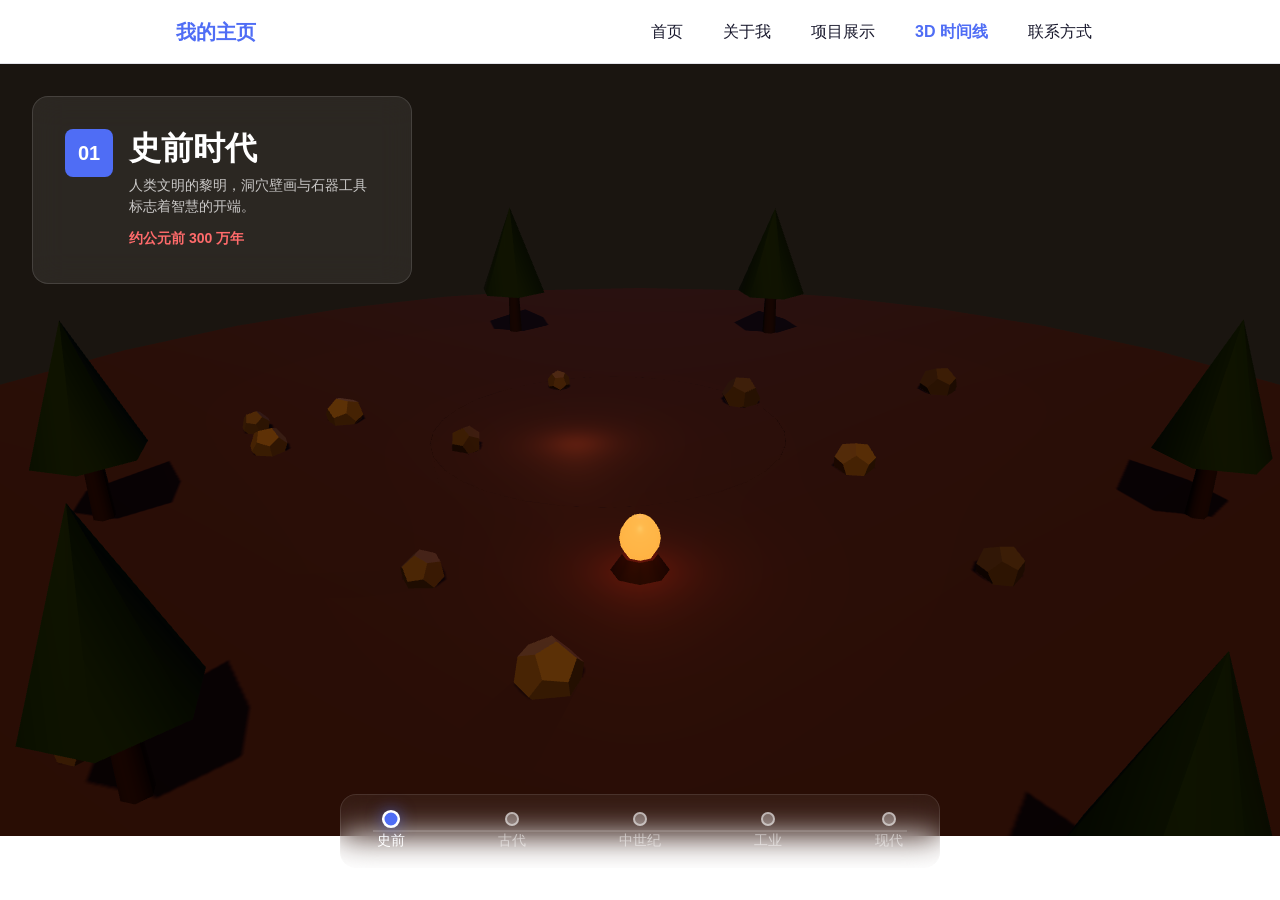
==== timeline.html @ 6e7631d9 "Add files via upload" ====
<!DOCTYPE html>
<!--
  timeline.html — 人类文明 3D 时间线
  =====================================
  功能说明：
    - 基于 Three.js 的交互式 3D 场景，展现从史前到现代的人类发展历程。
    - 五个时代：史前 → 古代 → 中世纪 → 工业革命 → 现代
    - 支持滚动、拖拽、时间轴按钮三种切换方式。
    - 平滑相机动画过渡，鼠标交互（旋转/缩放/平移）。
    - 响应式设计，桌面和移动端均支持。
  技术栈：
    - Three.js（本地离线）
    - 原生 JavaScript（无框架依赖）
    - CSS 变量系统（与主站风格一致）
-->
<html lang="zh-CN">
<head>
  <meta charset="UTF-8" />
  <meta name="viewport" content="width=device-width, initial-scale=1.0" />
  <meta name="description" content="人类文明 3D 时间线 — 从史前到现代的交互式旅程" />
  <title>人类文明 3D 时间线</title>

  <!-- 主站样式 + 时间线专用样式 -->
  <link rel="stylesheet" href="css/style.css" />
  <link rel="stylesheet" href="css/timeline.css" />
</head>

<body class="timeline-page">
  <!-- ============================================================
       导航栏（与主站统一）
  ============================================================ -->
  <header class="navbar" id="navbar">
    <div class="nav-container">
      <a href="index.html" class="nav-logo">我的主页</a>
      <button class="nav-toggle" id="navToggle" aria-label="切换导航菜单" aria-expanded="false">
        <span class="nav-toggle-bar"></span>
        <span class="nav-toggle-bar"></span>
        <span class="nav-toggle-bar"></span>
      </button>
      <nav class="nav-menu" id="navMenu">
        <a href="index.html" class="nav-link">首页</a>
        <a href="index.html#about" class="nav-link">关于我</a>
        <a href="index.html#projects" class="nav-link">项目展示</a>
        <a href="timeline.html" class="nav-link active">3D 时间线</a>
        <a href="index.html#contact" class="nav-link">联系方式</a>
      </nav>
    </div>
  </header>

  <!-- ============================================================
       3D 画布容器
  ============================================================ -->
  <div id="canvas-container" class="canvas-container">
    <!-- 加载提示 -->
    <div id="loading" class="loading-overlay">
      <div class="loading-spinner"></div>
      <p class="loading-text">正在构建 3D 世界...</p>
    </div>
  </div>

  <!-- ============================================================
       时代信息面板（左上角）
  ============================================================ -->
  <div class="era-info" id="eraInfo">
    <div class="era-badge" id="eraBadge">01</div>
    <div class="era-text">
      <h2 class="era-title" id="eraTitle">史前时代</h2>
      <p class="era-desc" id="eraDesc">人类文明的黎明，洞穴壁画与石器工具标志着智慧的开端。</p>
      <span class="era-year" id="eraYear">约公元前 300 万年</span>
    </div>
  </div>

  <!-- ============================================================
       时间轴控制条（底部）
  ============================================================ -->
  <div class="timeline-bar" id="timelineBar">
    <div class="timeline-track">
      <!-- 进度条 -->
      <div class="timeline-progress" id="timelineProgress"></div>
      <!-- 时代节点 -->
      <button class="timeline-node active" data-era="0" aria-label="史前时代">
        <span class="node-dot"></span>
        <span class="node-label">史前</span>
      </button>
      <button class="timeline-node" data-era="1" aria-label="古代文明">
        <span class="node-dot"></span>
        <span class="node-label">古代</span>
      </button>
      <button class="timeline-node" data-era="2" aria-label="中世纪">
        <span class="node-dot"></span>
        <span class="node-label">中世纪</span>
      </button>
      <button class="timeline-node" data-era="3" aria-label="工业革命">
        <span class="node-dot"></span>
        <span class="node-label">工业</span>
      </button>
      <button class="timeline-node" data-era="4" aria-label="现代">
        <span class="node-dot"></span>
        <span class="node-label">现代</span>
      </button>
    </div>
  </div>

  <!-- ============================================================
       操作提示（右下角，首次显示后淡出）
  ============================================================ -->
  <div class="controls-hint" id="controlsHint">
    <div class="hint-item">
      <span class="hint-icon">🖱️</span>
      <span>拖拽旋转视角</span>
    </div>
    <div class="hint-item">
      <span class="hint-icon">📜</span>
      <span>滚轮缩放场景</span>
    </div>
    <div class="hint-item">
      <span class="hint-icon">👆</span>
      <span>点击时间轴切换时代</span>
    </div>
  </div>

  <!-- ============================================================
       移动端滑动提示
  ============================================================ -->
  <div class="swipe-hint" id="swipeHint">
    <span>👆 左右滑动切换时代</span>
  </div>

  <!-- Three.js 库（本地离线） -->
  <script src="js/vendor/three.min.js"></script>
  <!-- 时间线场景逻辑 -->
  <script src="js/timeline.js" defer></script>
</body>
</html>
---- css/style.css ----
/* ============================================================
   style.css — 个人主页样式表
   ============================================================
   文件结构（从上到下）：
     1.  CSS 变量（主题色、间距、字号等统一定义，方便全局修改）
     2.  全局重置（盒模型、字体、基础样式）
     3.  通用工具类（容器、按钮、区块标题等）
     4.  导航栏样式（含移动端汉堡菜单）
     5.  Hero 首页区块
     6.  关于我区块
     7.  项目展示区块
     8.  联系方式区块
     9.  页脚
    10. 响应式断点（平板 & 手机）

   修改提示：
     - 想换配色：修改第 1 部分的 CSS 变量即可，全站自动生效。
     - 想调间距 / 字号：修改变量 --space-*, --font-* 即可。
     - 想加新区块样式：在对应编号下面新增即可。
============================================================ */

/* ============================================================
   1. CSS 变量 — 统一主题配置
============================================================ */
:root {
  /* 主色调（修改这两行即可换肤） */
  --color-primary:    #4f6df5;   /* 主品牌色 */
  --color-primary-dark: #3a54d4; /* 深色态：悬停 / 按压 */
  --color-accent:     #ff6b6b;   /* 强调色：高亮文字 */

  /* 中性色 */
  --color-bg:         #ffffff;   /* 页面背景 */
  --color-bg-alt:     #f5f6fa;   /* 交替区块背景 */
  --color-text:       #1a1a2e;   /* 正文文字 */
  --color-text-light: #6b6b7b;   /* 次要文字 */
  --color-border:     #e2e3ea;   /* 边框 / 分割线 */

  /* 间距系统（8px 基准） */
  --space-xs:  0.5rem;  /* 8px */
  --space-sm:  1rem;    /* 16px */
  --space-md:  2rem;    /* 32px */
  --space-lg:  3rem;    /* 48px */
  --space-xl:  5rem;    /* 80px */

  /* 字号 */
  --font-sm:   0.875rem;
  --font-base: 1rem;
  --font-lg:   1.25rem;
  --font-xl:   2rem;
  --font-2xl:  3rem;

  /* 圆角 */
  --radius:    8px;
  --radius-lg: 16px;

  /* 导航栏高度 */
  --nav-height: 64px;
}

/* ============================================================
   2. 全局重置
============================================================ */
*,
*::before,
*::after {
  margin: 0;
  padding: 0;
  box-sizing: border-box; /* 统一盒模型：宽度包含 padding 和 border */
}

html {
  scroll-behavior: smooth;       /* 点击导航链接平滑滚动到锚点 */
  scroll-padding-top: var(--nav-height); /* 滚动定位时留出导航栏高度，避免遮挡 */
}

body {
  font-family: -apple-system, BlinkMacSystemFont, "Segoe UI", Roboto,
               "Helvetica Neue", "PingFang SC", "Microsoft YaHei", sans-serif;
  font-size: var(--font-base);
  line-height: 1.6;
  color: var(--color-text);
  background-color: var(--color-bg);
}

a {
  color: var(--color-primary);
  text-decoration: none;
  transition: color 0.2s ease;
}

a:hover {
  color: var(--color-primary-dark);
}

ul {
  list-style: none;
}

/* ============================================================
   3. 通用工具类
============================================================ */

/* 内容容器：限制最大宽度并居中 */
.container {
  max-width: 960px;
  margin: 0 auto;
  padding: 0 var(--space-sm);
}

/* 区块通用样式 */
.section {
  padding: var(--space-xl) 0;
}

/* 交替背景色区块（视觉区分） */
.section-alt {
  background-color: var(--color-bg-alt);
}

/* 区块标题 */
.section-title {
  font-size: var(--font-xl);
  text-align: center;
  margin-bottom: var(--space-md);
}

/* 按钮：基础样式 */
.btn {
  display: inline-block;
  padding: 0.6rem 1.5rem;
  border-radius: var(--radius);
  font-size: var(--font-base);
  font-weight: 600;
  cursor: pointer;
  transition: all 0.2s ease;
  border: 2px solid transparent;
}

/* 主按钮：实心 */
.btn-primary {
  background-color: var(--color-primary);
  color: #ffffff;
}

.btn-primary:hover {
  background-color: var(--color-primary-dark);
  color: #ffffff;
}

/* 线框按钮 */
.btn-outline {
  border-color: var(--color-primary);
  color: var(--color-primary);
  background-color: transparent;
}

.btn-outline:hover {
  background-color: var(--color-primary);
  color: #ffffff;
}

/* ============================================================
   4. 导航栏
============================================================ */
.navbar {
  position: fixed;          /* 固定在页面顶部 */
  top: 0;
  left: 0;
  width: 100%;
  height: var(--nav-height);
  background-color: var(--color-bg);
  border-bottom: 1px solid var(--color-border);
  z-index: 1000;            /* 确保在其他内容之上 */
}

.nav-container {
  max-width: 960px;
  margin: 0 auto;
  padding: 0 var(--space-sm);
  height: 100%;
  display: flex;
  align-items: center;
  justify-content: space-between;
}

/* 站点 LOGO / 名称 */
.nav-logo {
  font-size: var(--font-lg);
  font-weight: 700;
  color: var(--color-primary);
}

/* 导航链接列表 */
.nav-menu {
  display: flex;           /* 桌面端：水平排列 */
  gap: var(--space-sm);
}

.nav-link {
  color: var(--color-text);
  font-weight: 500;
  padding: 0.5rem 0.75rem;
  border-radius: var(--radius);
  transition: background-color 0.2s ease;
}

.nav-link:hover {
  background-color: var(--color-bg-alt);
  color: var(--color-primary);
}

/* 当前激活的导航项（JS 动态切换） */
.nav-link.active {
  color: var(--color-primary);
  font-weight: 700;
}

/* 汉堡菜单按钮：桌面端隐藏，移动端由媒体查询显示 */
.nav-toggle {
  display: none;
  flex-direction: column;
  gap: 5px;
  background: none;
  border: none;
  cursor: pointer;
  padding: 4px;
}

.nav-toggle-bar {
  display: block;
  width: 24px;
  height: 3px;
  background-color: var(--color-text);
  border-radius: 2px;
  transition: all 0.3s ease;
}

/* ============================================================
   5. Hero 首页区块
============================================================ */
.section-hero {
  min-height: 100vh;                    /* 首屏占满视口高度 */
  display: flex;
  align-items: center;
  justify-content: center;
  text-align: center;
  background: linear-gradient(135deg, var(--color-primary) 0%, #6a89f9 100%);
  color: #ffffff;
}

.hero-title {
  font-size: var(--font-2xl);
  margin-bottom: var(--space-sm);
}

/* 高亮文字 */
.highlight {
  color: var(--color-accent);
}

.hero-subtitle {
  font-size: var(--font-lg);
  margin-bottom: var(--space-md);
  opacity: 0.9;
}

/* Hero 区按钮覆盖：使用白色边框风格 */
.section-hero .btn-primary {
  background-color: #ffffff;
  color: var(--color-primary);
}

.section-hero .btn-primary:hover {
  background-color: var(--color-bg-alt);
}

/* ============================================================
   6. 关于我区块
============================================================ */
.about-grid {
  display: grid;
  grid-template-columns: 1fr 1fr; /* 两列等宽 */
  gap: var(--space-md);
}

.about-text p {
  margin-bottom: var(--space-sm);
  color: var(--color-text-light);
}

.about-skills h3 {
  margin-bottom: var(--space-sm);
}

/* 技能标签：药丸形 */
.skill-tags {
  display: flex;
  flex-wrap: wrap;
  gap: var(--space-xs);
}

.skill-tags li {
  background-color: var(--color-bg-alt);
  color: var(--color-primary);
  padding: 0.4rem 1rem;
  border-radius: 999px;
  font-size: var(--font-sm);
  font-weight: 500;
}

/* ============================================================
   7. 项目展示区块
============================================================ */
.project-grid {
  display: grid;
  grid-template-columns: repeat(3, 1fr); /* 桌面端三列 */
  gap: var(--space-md);
}

.project-card {
  background-color: var(--color-bg);
  border: 1px solid var(--color-border);
  border-radius: var(--radius-lg);
  padding: var(--space-md);
  text-align: center;
  transition: transform 0.2s ease, box-shadow 0.2s ease;
}

/* 悬停时轻微上浮 + 阴影 */
.project-card:hover {
  transform: translateY(-4px);
  box-shadow: 0 8px 24px rgba(0, 0, 0, 0.08);
}

.project-icon {
  font-size: 3rem;
  margin-bottom: var(--space-sm);
}

.project-name {
  margin-bottom: var(--space-xs);
}

.project-desc {
  color: var(--color-text-light);
  font-size: var(--font-sm);
  margin-bottom: var(--space-sm);
}

/* ============================================================
   8. 联系方式区块
============================================================ */
.contact-wrap {
  text-align: center;
}

.contact-intro {
  color: var(--color-text-light);
  margin-bottom: var(--space-md);
}

.contact-list {
  display: inline-flex;
  flex-direction: column;
  gap: var(--space-sm);
  text-align: left;
}

.contact-list li {
  display: flex;
  gap: var(--space-sm);
  align-items: baseline;
}

.contact-label {
  font-weight: 700;
  min-width: 60px;
  color: var(--color-text);
}

/* ============================================================
   9. 页脚
============================================================ */
.footer {
  background-color: var(--color-text);
  color: #ffffff;
  text-align: center;
  padding: var(--space-md) 0;
  font-size: var(--font-sm);
}

/* ============================================================
   10. 响应式断点
============================================================ */

/* --- 平板（≤768px）--- */
@media (max-width: 768px) {
  /* 项目网格：三列 → 两列 */
  .project-grid {
    grid-template-columns: repeat(2, 1fr);
  }

  /* 关于我：两列 → 单列 */
  .about-grid {
    grid-template-columns: 1fr;
  }

  /* Hero 标题缩小 */
  .hero-title {
    font-size: var(--font-xl);
  }
}

/* --- 手机（≤600px）--- */
@media (max-width: 600px) {
  /*
    移动端导航：汉堡菜单切换
    说明：默认隐藏导航链接，点击汉堡按钮后展开。
  */

  /* 显示汉堡按钮 */
  .nav-toggle {
    display: flex;
  }

  /* 导航菜单：默认隐藏，改为纵向下拉 */
  .nav-menu {
    display: none;
    position: absolute;
    top: var(--nav-height);
    left: 0;
    width: 100%;
    background-color: var(--color-bg);
    border-bottom: 1px solid var(--color-border);
    flex-direction: column;
    padding: var(--space-sm);
    gap: var(--space-xs);
  }

  /* JS 添加 .open 类后展开菜单 */
  .nav-menu.open {
    display: flex;
  }

  /* 项目网格：两列 → 单列 */
  .project-grid {
    grid-template-columns: 1fr;
  }

  /* 减小区块内边距，节省空间 */
  .section {
    padding: var(--space-lg) 0;
  }
}
---- css/timeline.css ----
/* ============================================================
   timeline.css — 3D 时间线页面专用样式
   ============================================================
   说明：
     - 复用主站 CSS 变量（--color-primary, --nav-height 等）。
     - 3D 画布全屏显示，UI 元素悬浮在画布之上。
     - 所有 UI 使用半透明毛玻璃效果，与 3D 场景融合。
   文件结构：
     1. 页面基础布局
     2. 加载动画
     3. 时代信息面板
     4. 时间轴控制条
     5. 操作提示
     6. 移动端滑动提示
     7. 响应式适配
============================================================ */

/* ============================================================
   1. 页面基础布局
============================================================ */
.timeline-page {
  /* 隐藏主站默认滚动条，3D 场景使用自己的滚动逻辑 */
  overflow: hidden;
  height: 100vh;
  width: 100vw;
}

/* 3D 画布容器：全屏 */
.canvas-container {
  position: fixed;
  top: 0;
  left: 0;
  width: 100%;
  height: 100%;
  z-index: 1;
}

.canvas-container canvas {
  display: block;
  width: 100%;
  height: 100%;
}

/* ============================================================
   2. 加载动画
============================================================ */
.loading-overlay {
  position: fixed;
  top: 0;
  left: 0;
  width: 100%;
  height: 100%;
  background: linear-gradient(135deg, #1a1a2e 0%, #16213e 100%);
  display: flex;
  flex-direction: column;
  align-items: center;
  justify-content: center;
  z-index: 2000;
  transition: opacity 0.6s ease, visibility 0.6s ease;
}

.loading-overlay.hidden {
  opacity: 0;
  visibility: hidden;
  pointer-events: none;
}

.loading-spinner {
  width: 48px;
  height: 48px;
  border: 3px solid rgba(255, 255, 255, 0.15);
  border-top-color: var(--color-primary);
  border-radius: 50%;
  animation: spin 1s linear infinite;
}

@keyframes spin {
  to { transform: rotate(360deg); }
}

.loading-text {
  margin-top: var(--space-md);
  color: #ffffff;
  font-size: var(--font-lg);
  opacity: 0.8;
}

/* ============================================================
   3. 时代信息面板（左上角）
============================================================ */
.era-info {
  position: fixed;
  top: calc(var(--nav-height) + var(--space-md));
  left: var(--space-md);
  z-index: 100;
  display: flex;
  align-items: flex-start;
  gap: var(--space-sm);
  max-width: 380px;
  padding: var(--space-md);
  background: rgba(255, 255, 255, 0.08);
  backdrop-filter: blur(16px);
  -webkit-backdrop-filter: blur(16px);
  border: 1px solid rgba(255, 255, 255, 0.12);
  border-radius: var(--radius-lg);
  color: #ffffff;
  transition: transform 0.4s ease, opacity 0.4s ease;
}

.era-badge {
  width: 48px;
  height: 48px;
  display: flex;
  align-items: center;
  justify-content: center;
  background: var(--color-primary);
  border-radius: var(--radius);
  font-size: var(--font-lg);
  font-weight: 700;
  flex-shrink: 0;
}

.era-title {
  font-size: var(--font-xl);
  margin-bottom: var(--space-xs);
  line-height: 1.2;
}

.era-desc {
  font-size: var(--font-sm);
  opacity: 0.75;
  line-height: 1.5;
  margin-bottom: var(--space-xs);
}

.era-year {
  font-size: var(--font-sm);
  color: var(--color-accent);
  font-weight: 600;
}

/* 时代切换时的动画 */
.era-info.transitioning {
  transform: translateX(-20px);
  opacity: 0;
}

/* ============================================================
   4. 时间轴控制条（底部）
============================================================ */
.timeline-bar {
  position: fixed;
  bottom: var(--space-md);
  left: 50%;
  transform: translateX(-50%);
  z-index: 100;
  width: 90%;
  max-width: 600px;
  padding: var(--space-sm) var(--space-md);
  background: rgba(255, 255, 255, 0.06);
  backdrop-filter: blur(16px);
  -webkit-backdrop-filter: blur(16px);
  border: 1px solid rgba(255, 255, 255, 0.1);
  border-radius: var(--radius-lg);
}

.timeline-track {
  position: relative;
  display: flex;
  justify-content: space-between;
  align-items: center;
  height: 40px;
}

/* 轨道背景线 */
.timeline-track::before {
  content: '';
  position: absolute;
  top: 50%;
  left: 0;
  right: 0;
  height: 2px;
  background: rgba(255, 255, 255, 0.15);
  transform: translateY(-50%);
  z-index: 0;
}

/* 进度条（动态宽度） */
.timeline-progress {
  position: absolute;
  top: 50%;
  left: 0;
  height: 2px;
  background: var(--color-primary);
  transform: translateY(-50%);
  z-index: 1;
  transition: width 0.6s cubic-bezier(0.4, 0, 0.2, 1);
}

/* 时代节点按钮 */
.timeline-node {
  position: relative;
  z-index: 2;
  display: flex;
  flex-direction: column;
  align-items: center;
  gap: 6px;
  background: none;
  border: none;
  cursor: pointer;
  padding: 4px;
  color: rgba(255, 255, 255, 0.5);
  transition: color 0.3s ease;
}

.timeline-node:hover {
  color: rgba(255, 255, 255, 0.85);
}

.timeline-node.active {
  color: #ffffff;
}

/* 节点圆点 */
.node-dot {
  width: 14px;
  height: 14px;
  border-radius: 50%;
  background: rgba(255, 255, 255, 0.3);
  border: 2px solid rgba(255, 255, 255, 0.5);
  transition: all 0.3s ease;
}

.timeline-node:hover .node-dot {
  background: rgba(255, 255, 255, 0.6);
  border-color: rgba(255, 255, 255, 0.8);
  transform: scale(1.2);
}

.timeline-node.active .node-dot {
  background: var(--color-primary);
  border-color: #ffffff;
  box-shadow: 0 0 12px rgba(79, 109, 245, 0.6);
  transform: scale(1.3);
}

/* 节点标签 */
.node-label {
  font-size: var(--font-sm);
  font-weight: 500;
  white-space: nowrap;
}

/* ============================================================
   5. 操作提示（右下角）
============================================================ */
.controls-hint {
  position: fixed;
  bottom: calc(var(--space-md) + 70px);
  right: var(--space-md);
  z-index: 100;
  display: flex;
  flex-direction: column;
  gap: var(--space-xs);
  padding: var(--space-sm);
  background: rgba(255, 255, 255, 0.06);
  backdrop-filter: blur(12px);
  -webkit-backdrop-filter: blur(12px);
  border: 1px solid rgba(255, 255, 255, 0.08);
  border-radius: var(--radius);
  color: rgba(255, 255, 255, 0.6);
  font-size: var(--font-sm);
  transition: opacity 0.8s ease 3s;
}

/* 3 秒后自动淡出 */
.controls-hint.fade-out {
  opacity: 0;
  pointer-events: none;
}

.hint-item {
  display: flex;
  align-items: center;
  gap: 6px;
}

.hint-icon {
  font-size: 1rem;
}

/* ============================================================
   6. 移动端滑动提示
============================================================ */
.swipe-hint {
  position: fixed;
  top: 50%;
  left: 50%;
  transform: translate(-50%, -50%);
  z-index: 100;
  padding: var(--space-sm) var(--space-md);
  background: rgba(0, 0, 0, 0.6);
  backdrop-filter: blur(8px);
  border-radius: var(--radius-lg);
  color: #ffffff;
  font-size: var(--font-sm);
  opacity: 0;
  pointer-events: none;
  transition: opacity 0.3s ease;
}

.swipe-hint.show {
  opacity: 1;
}

/* ============================================================
   7. 响应式适配
============================================================ */

/* --- 平板（≤768px）--- */
@media (max-width: 768px) {
  .era-info {
    top: calc(var(--nav-height) + var(--space-sm));
    left: var(--space-sm);
    right: var(--space-sm);
    max-width: none;
    padding: var(--space-sm);
  }

  .era-badge {
    width: 40px;
    height: 40px;
    font-size: var(--font-base);
  }

  .era-title {
    font-size: var(--font-lg);
  }

  .timeline-bar {
    width: 95%;
    padding: var(--space-xs) var(--space-sm);
  }

  .controls-hint {
    display: none; /* 平板及以下隐藏桌面操作提示 */
  }
}

/* --- 手机（≤600px）--- */
@media (max-width: 600px) {
  .era-info {
    flex-direction: column;
    gap: var(--space-xs);
  }

  .era-badge {
    width: 36px;
    height: 36px;
  }

  .node-label {
    font-size: 0.75rem;
  }

  .node-dot {
    width: 12px;
    height: 12px;
  }

  .timeline-bar {
    bottom: var(--space-sm);
  }
}
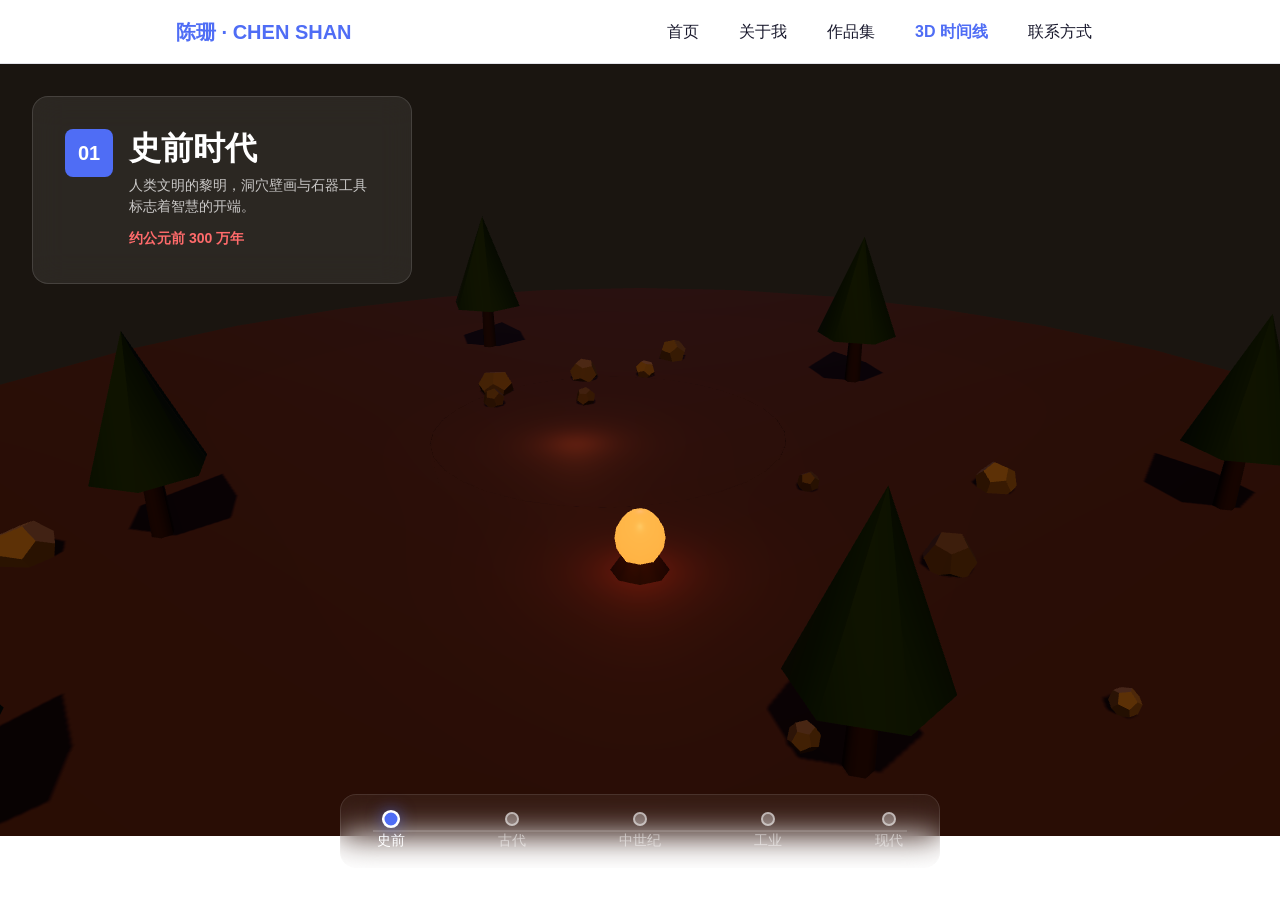
==== commit a08dd17e: "Add files via upload Update portfolio website" ====
--- a/timeline.html
+++ b/timeline.html
@@ -31,7 +31,7 @@
   ============================================================ -->
   <header class="navbar" id="navbar">
     <div class="nav-container">
-      <a href="index.html" class="nav-logo">我的主页</a>
+      <a href="index.html" class="nav-logo">陈珊 · CHEN SHAN</a>
       <button class="nav-toggle" id="navToggle" aria-label="切换导航菜单" aria-expanded="false">
         <span class="nav-toggle-bar"></span>
         <span class="nav-toggle-bar"></span>
@@ -40,7 +40,7 @@
       <nav class="nav-menu" id="navMenu">
         <a href="index.html" class="nav-link">首页</a>
         <a href="index.html#about" class="nav-link">关于我</a>
-        <a href="index.html#projects" class="nav-link">项目展示</a>
+        <a href="index.html#projects" class="nav-link">作品集</a>
         <a href="timeline.html" class="nav-link active">3D 时间线</a>
         <a href="index.html#contact" class="nav-link">联系方式</a>
       </nav>
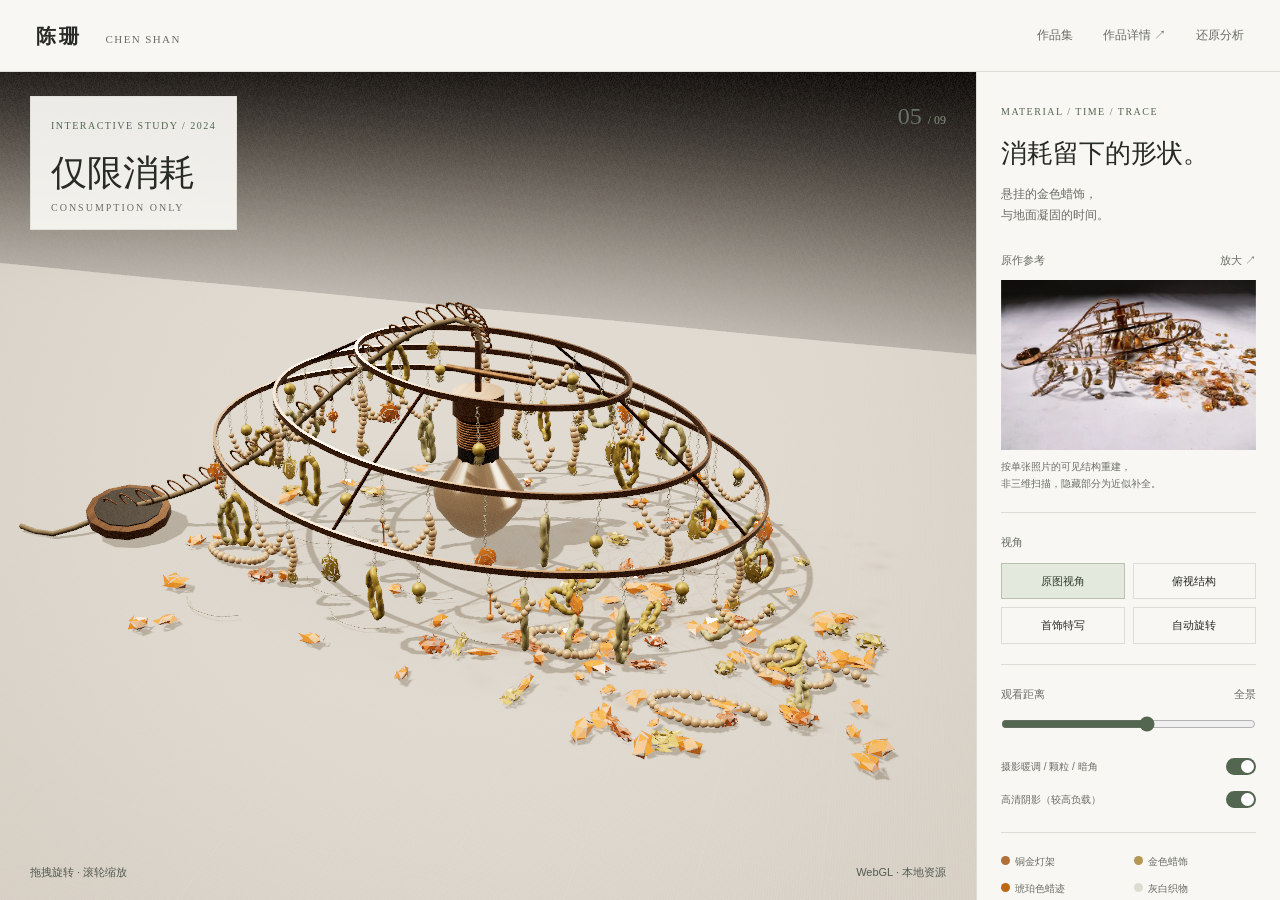
==== commit 10ed58a2: "Add files via upload Publish Consumption Only 3D scene" ====
--- a/timeline.html
+++ b/timeline.html
@@ -1,134 +1,140 @@
 <!DOCTYPE html>
-<!--
-  timeline.html — 人类文明 3D 时间线
-  =====================================
-  功能说明：
-    - 基于 Three.js 的交互式 3D 场景，展现从史前到现代的人类发展历程。
-    - 五个时代：史前 → 古代 → 中世纪 → 工业革命 → 现代
-    - 支持滚动、拖拽、时间轴按钮三种切换方式。
-    - 平滑相机动画过渡，鼠标交互（旋转/缩放/平移）。
-    - 响应式设计，桌面和移动端均支持。
-  技术栈：
-    - Three.js（本地离线）
-    - 原生 JavaScript（无框架依赖）
-    - CSS 变量系统（与主站风格一致）
--->
 <html lang="zh-CN">
 <head>
-  <meta charset="UTF-8" />
-  <meta name="viewport" content="width=device-width, initial-scale=1.0" />
-  <meta name="description" content="人类文明 3D 时间线 — 从史前到现代的交互式旅程" />
-  <title>人类文明 3D 时间线</title>
-
-  <!-- 主站样式 + 时间线专用样式 -->
-  <link rel="stylesheet" href="css/style.css" />
-  <link rel="stylesheet" href="css/timeline.css" />
+<meta charset="UTF-8">
+<meta name="viewport" content="width=device-width,initial-scale=1">
+<meta name="description" content="陈珊《仅限消耗》参考摄影三维重建：金属灯架、蜡制首饰与消耗痕迹。">
+<title>仅限消耗 · 交互三维展场 | 陈珊</title>
+<link rel="stylesheet" href="css/timeline.css?v=20261029">
 </head>
-
-<body class="timeline-page">
-  <!-- ============================================================
-       导航栏（与主站统一）
-  ============================================================ -->
-  <header class="navbar" id="navbar">
-    <div class="nav-container">
-      <a href="index.html" class="nav-logo">陈珊 · CHEN SHAN</a>
-      <button class="nav-toggle" id="navToggle" aria-label="切换导航菜单" aria-expanded="false">
-        <span class="nav-toggle-bar"></span>
-        <span class="nav-toggle-bar"></span>
-        <span class="nav-toggle-bar"></span>
-      </button>
-      <nav class="nav-menu" id="navMenu">
-        <a href="index.html" class="nav-link">首页</a>
-        <a href="index.html#about" class="nav-link">关于我</a>
-        <a href="index.html#projects" class="nav-link">作品集</a>
-        <a href="timeline.html" class="nav-link active">3D 时间线</a>
-        <a href="index.html#contact" class="nav-link">联系方式</a>
-      </nav>
-    </div>
-  </header>
-
-  <!-- ============================================================
-       3D 画布容器
-  ============================================================ -->
-  <div id="canvas-container" class="canvas-container">
-    <!-- 加载提示 -->
-    <div id="loading" class="loading-overlay">
-      <div class="loading-spinner"></div>
-      <p class="loading-text">正在构建 3D 世界...</p>
-    </div>
-  </div>
-
-  <!-- ============================================================
-       时代信息面板（左上角）
-  ============================================================ -->
-  <div class="era-info" id="eraInfo">
-    <div class="era-badge" id="eraBadge">01</div>
-    <div class="era-text">
-      <h2 class="era-title" id="eraTitle">史前时代</h2>
-      <p class="era-desc" id="eraDesc">人类文明的黎明，洞穴壁画与石器工具标志着智慧的开端。</p>
-      <span class="era-year" id="eraYear">约公元前 300 万年</span>
-    </div>
-  </div>
-
-  <!-- ============================================================
-       时间轴控制条（底部）
-  ============================================================ -->
-  <div class="timeline-bar" id="timelineBar">
-    <div class="timeline-track">
-      <!-- 进度条 -->
-      <div class="timeline-progress" id="timelineProgress"></div>
-      <!-- 时代节点 -->
-      <button class="timeline-node active" data-era="0" aria-label="史前时代">
-        <span class="node-dot"></span>
-        <span class="node-label">史前</span>
-      </button>
-      <button class="timeline-node" data-era="1" aria-label="古代文明">
-        <span class="node-dot"></span>
-        <span class="node-label">古代</span>
-      </button>
-      <button class="timeline-node" data-era="2" aria-label="中世纪">
-        <span class="node-dot"></span>
-        <span class="node-label">中世纪</span>
-      </button>
-      <button class="timeline-node" data-era="3" aria-label="工业革命">
-        <span class="node-dot"></span>
-        <span class="node-label">工业</span>
-      </button>
-      <button class="timeline-node" data-era="4" aria-label="现代">
-        <span class="node-dot"></span>
-        <span class="node-label">现代</span>
-      </button>
-    </div>
-  </div>
-
-  <!-- ============================================================
-       操作提示（右下角，首次显示后淡出）
-  ============================================================ -->
-  <div class="controls-hint" id="controlsHint">
-    <div class="hint-item">
-      <span class="hint-icon">🖱️</span>
-      <span>拖拽旋转视角</span>
-    </div>
-    <div class="hint-item">
-      <span class="hint-icon">📜</span>
-      <span>滚轮缩放场景</span>
-    </div>
-    <div class="hint-item">
-      <span class="hint-icon">👆</span>
-      <span>点击时间轴切换时代</span>
-    </div>
-  </div>
-
-  <!-- ============================================================
-       移动端滑动提示
-  ============================================================ -->
-  <div class="swipe-hint" id="swipeHint">
-    <span>👆 左右滑动切换时代</span>
-  </div>
-
-  <!-- Three.js 库（本地离线） -->
-  <script src="js/vendor/three.min.js"></script>
-  <!-- 时间线场景逻辑 -->
-  <script src="js/timeline.js" defer></script>
+<body>
+<header class="scene-header">
+<a class="brand" href="index.html">陈珊 <span>CHEN SHAN</span>
+</a>
+<nav aria-label="页面导航">
+<a href="index.html#projects">作品集</a>
+<a href="work-consumption.html">作品详情 ↗</a>
+<button id="analysisButton">还原分析</button>
+</nav>
+</header>
+<main class="scene-layout">
+<section class="stage" aria-label="仅限消耗三维模型">
+<div id="canvas-container">
+</div>
+<div class="stage-caption">
+<span class="eyebrow">INTERACTIVE STUDY / 2024</span>
+<h1>仅限消耗</h1>
+<p>CONSUMPTION ONLY</p>
+</div>
+<div class="stage-number">05 <span>/ 09</span>
+</div>
+<div id="loading" class="loading" role="status">正在构建灯架、首饰与蜡质痕迹…</div>
+<div class="stage-bottom">
+<span id="sceneStatus" role="status" aria-live="polite">拖拽旋转 · 滚轮缩放</span>
+<span id="qualityStatus">WebGL · 本地资源</span>
+</div>
+</section>
+<aside class="inspector">
+<div class="panel-heading">
+<span class="eyebrow">MATERIAL / TIME / TRACE</span>
+<h2>消耗留下的形状。</h2>
+<p>悬挂的金色蜡饰，<br>与地面凝固的时间。</p>
+</div>
+<div class="reference-box">
+<div class="label-row">
+<span>原作参考</span>
+<button id="referenceButton">放大 ↗</button>
+</div>
+<img src="assets/consumption/reference.svg" alt="用户提供的原作照片：金属环形灯架上悬挂金色蜡饰，布面散落蜡块" width="1080" height="720">
+<p>按单张照片的可见结构重建，<br>非三维扫描，隐藏部分为近似补全。</p>
+</div>
+<div class="control-section">
+<p class="control-label">视角</p>
+<div class="button-grid">
+<button id="resetView" class="selected">原图视角</button>
+<button id="topView">俯视结构</button>
+<button id="detailView">首饰特写</button>
+<button id="autoRotate" aria-pressed="false">自动旋转</button>
+</div>
+</div>
+<div class="control-section">
+<label class="range-label" for="zoomRange">
+<span>观看距离</span>
+<output id="zoomValue">全景</output>
+</label>
+<input id="zoomRange" type="range" min="5" max="14" value="10.2" step="0.1">
+<div class="toggle-row">
+<span>摄影暖调 / 颗粒 / 暗角</span>
+<button id="filterToggle" class="switch" aria-label="摄影滤镜" aria-pressed="true">
+<span>
+</span>
+</button>
+</div>
+<div class="toggle-row">
+<span>高清阴影（较高负载）</span>
+<button id="qualityToggle" class="switch" aria-label="高清阴影" aria-pressed="true">
+<span>
+</span>
+</button>
+</div>
+</div>
+<div class="material-key">
+<span>
+<i class="key-metal">
+</i>铜金灯架</span>
+<span>
+<i class="key-wax">
+</i>金色蜡饰</span>
+<span>
+<i class="key-amber">
+</i>琥珀色蜡迹</span>
+<span>
+<i class="key-cloth">
+</i>灰白织物</span>
+</div>
+<p class="panel-note">鼠标拖拽或单指旋转；滚轮或双指缩放。<br>模型为真实几何体，可从不同角度观看。<br>点击模型查看材料提示。</p>
+</aside>
+</main>
+<dialog id="referenceDialog" class="reference-dialog" aria-label="原作照片对照">
+<div class="dialog-header">
+<span>原作摄影 / 用户上传参考</span>
+<button data-close="referenceDialog">关闭 ×</button>
+</div>
+<img src="assets/consumption/reference.svg" alt="仅限消耗原作参考照片">
+</dialog>
+<dialog id="analysisDialog" class="analysis-dialog" aria-label="照片分析与三维还原结论">
+<div class="dialog-header">
+<span>REFERENCE ANALYSIS / 还原依据</span>
+<button data-close="analysisDialog">关闭 ×</button>
+</div>
+<article>
+<p class="eyebrow">CONSUMPTION ONLY · 2024</p>
+<h2>从作品摄影，到三维展场</h2>
+<p class="lead">这是一份基于单张照片的几何与材质重建，不是摄影测量或精确扫描。照片无法确定真实尺寸、背面形态及全部首饰数量，下列尺寸均为用于保持比例的虚拟单位。</p>
+<h3>01 / 几何结构与相对比例</h3>
+<p>横向多层环形金属灯架低置于台面，整体略倾斜。模型采用三层环带：直径约4.7、3.7、2.3虚拟单位，截面为薄而有宽度的矩形金属带；总高约2.1单位。中心由滴状反光灯泡、螺纹灯座和上方连接件构成；细支撑杆连接环层。左侧线缆与链条延伸至圆形连接件。</p>
+<p>首饰沿环带悬挂，包括竖向镂空长环、不规则金色片、珠串和细链。形态不采用整齐重复的复制，而使用固定随机种子形成尺寸、垂落长度与不规则边缘的差异。前右方台面上的散落蜡片、珠串、细线与蜡渍保留非对称分布。</p>
+<h3>02 / 材质、贴图与映射</h3>
+<p>铜金灯架：较高金属度、低至中等粗糙度，叠加细微拉丝和氧化噪声，配合环境反射形成明暗交替。金色蜡饰：更粗糙的表面、凹凸与不规则边缘；珠串较柔和。琥珀蜡块：暖橙色、低金属度和清漆高光，以实时轻量材质近似半透明体感，未使用昂贵的真实透射折射。</p>
+<p>台面使用程序化生成的灰白织纹颜色图及凹凸图，平面UV映射配合轻微几何折痕；蜡渍使用透明UV贴片。金属带沿周向与高度展开UV；蜡片和灯泡使用对应参数曲面的UV。原作照片仅用于对照，不作为模型平面贴图伪装三维。</p>
+<h3>03 / 光照与摄影视角</h3>
+<p>上方偏左暖白主光，弱冷白补光，柔化阴影边缘。主灯投影落在灰白台面上，后方为低亮度背景。场景提供环境反射，突出金属边缘。灯泡在原图并无明显自发光，因此模型默认不添加灯泡发光、霓虹或强烈泛光。</p>
+<p>默认相机为低位三分之四透视，适度俯视以同时看见环形层次、垂挂首饰和地面碎片。照片焦距不可确定，使用约38°视场角近似；背面与俯视角是补全后的解释性视图，不代表原作精确结构。</p>
+<h3>04 / 渲染与后期</h3>
+<p>基于PBR金属/粗糙度材质、ACES电影映射与sRGB显示，背景保持低饱和灰白，主体保留铜金色和暖琥珀色。后期仅施加轻微暖调、细颗粒和暗角；不添加夸张光晕，也不以失焦遮掩几何。滤镜可关闭，以查看材质本身。</p>
+<h3>05 / 交互与性能</h3>
+<p>支持阻尼旋转、滚轮/双指缩放、固定视角、自动旋转与原图对照。将首饰、细链和珠子按材质合并为批次，限制像素比，使用单盏投影灯；静止后按需渲染，页面不可见时停止动画。高清阴影可切换为轻量模式。</p>
+<h3>06 / 还原边界</h3>
+<p>本模型不等同于原作扫描：首饰的精确轮廓、细链位置、灯架遮挡关系及照片外的结构只能近似。未加入原图没有的电梯、宇宙光效、录音机等元素。若后续补充正面、侧面、背面照片和实测尺寸，可进一步校准。</p>
+</article>
+</dialog>
+<noscript>
+<p class="noscript">请启用JavaScript查看交互模型。<a href="assets/consumption/reference.svg">查看原作照片</a>
+</p>
+</noscript>
+<script src="js/vendor/three.min.js">
+</script>
+<script src="js/timeline.js?v=20261029" defer>
+</script>
 </body>
-</html>
+</html>
--- a/css/timeline.css
+++ b/css/timeline.css
@@ -1,374 +1,111 @@
-/* ============================================================
-   timeline.css — 3D 时间线页面专用样式
-   ============================================================
-   说明：
-     - 复用主站 CSS 变量（--color-primary, --nav-height 等）。
-     - 3D 画布全屏显示，UI 元素悬浮在画布之上。
-     - 所有 UI 使用半透明毛玻璃效果，与 3D 场景融合。
-   文件结构：
-     1. 页面基础布局
-     2. 加载动画
-     3. 时代信息面板
-     4. 时间轴控制条
-     5. 操作提示
-     6. 移动端滑动提示
-     7. 响应式适配
-============================================================ */
+:root{--paper:#f8f7f3;--ink:#272a26;--muted:#6a6e65;--line:#dcded6;--accent:#536650;--serif:"Songti SC","STSong",Georgia,serif}
+*{box-sizing:border-box}
+body{margin:0;background:var(--paper);color:var(--ink);font:14px/1.7 -apple-system,BlinkMacSystemFont,"PingFang SC","Microsoft YaHei",sans-serif}
+button,a,input{-webkit-tap-highlight-color:transparent}
+a{color:inherit;text-decoration:none}
+button{font:inherit;color:inherit;cursor:pointer}
+button:focus-visible,a:focus-visible,input:focus-visible{outline:2px solid var(--accent);outline-offset:4px}
+h1,h2,h3,p{margin:0}
+.scene-header{height:72px;padding:0 36px;display:flex;justify-content:space-between;align-items:center;border-bottom:1px solid var(--line)}
+.brand{font-size:20px;letter-spacing:3px;font-weight:600}
+.brand span{font:11px Georgia,serif;letter-spacing:1.4px;margin-left:15px;color:var(--muted)}
+.scene-header nav{display:flex;gap:30px;align-items:center;font-size:12px;color:var(--muted)}
+.scene-header nav button{border:0;background:none;padding:0}
+.scene-layout{display:grid;grid-template-columns:minmax(0,1fr) 304px;height:calc(100dvh - 72px);min-height:580px}
+.stage{position:relative;overflow:hidden;background:#f0efeb;min-width:0}
+#canvas-container{position:absolute;inset:0}
+canvas{display:block;width:100%;height:100%;touch-action:none;cursor:grab}
+canvas:active{cursor:grabbing}
+.stage-caption{position:absolute;top:24px;left:30px;pointer-events:none;background:rgba(248,247,243,.94);padding:16px 20px;border:1px solid rgba(220,222,214,.75)}
+.eyebrow{font:10px/1.5 Georgia,serif;letter-spacing:1.5px;color:var(--accent)}
+.stage-caption h1{font:400 36px/1.5 var(--serif);margin:9px 0 2px}
+.stage-caption p{font:10px Georgia,serif;letter-spacing:2px;color:var(--muted)}
+.stage-number{position:absolute;top:31px;right:30px;font:24px Georgia,serif;color:#687166;pointer-events:none}
+.stage-number span{font-size:12px;color:#899082}
+.stage-bottom{position:absolute;left:30px;right:30px;bottom:18px;display:flex;justify-content:space-between;gap:20px;font-size:11px;color:#545a51;pointer-events:none}
+.inspector{border-left:1px solid var(--line);padding:27px 24px;overflow:auto;background:var(--paper)}
+.panel-heading h2{font:400 26px/1.45 var(--serif);margin:12px 0}
+.panel-heading>p{font-size:12px;color:var(--muted)}
+.reference-box{margin-top:26px}
+.label-row{display:flex;justify-content:space-between;margin-bottom:10px;font-size:11px;color:var(--muted)}
+.label-row button{border:0;background:none;font-size:11px;padding:0}
+.reference-box img{display:block;width:100%;height:auto}
+.reference-box>p{font-size:10px;line-height:1.7;color:var(--muted);margin-top:8px}
+.control-section{border-top:1px solid var(--line);padding-top:20px;margin-top:20px}
+.control-label{font-size:11px;color:var(--muted);margin-bottom:11px}
+.button-grid{display:grid;grid-template-columns:1fr 1fr;gap:8px}
+.button-grid button{background:transparent;border:1px solid var(--line);padding:8px 6px;font-size:11px}
+.button-grid button.selected,.button-grid button[aria-pressed="true"]{background:#e4e9de;border-color:#b8c2ad;color:#33402e}
+.range-label{display:flex;justify-content:space-between;font-size:11px;color:var(--muted)}
+input[type="range"]{width:100%;accent-color:var(--accent);margin:12px 0 10px}
+.toggle-row{display:flex;justify-content:space-between;align-items:center;gap:8px;margin-top:16px;font-size:10px;color:var(--muted)}
+.switch{border:0;width:30px;height:17px;border-radius:10px;background:#ced0ca;padding:2px}
+.switch span{display:block;width:13px;height:13px;border-radius:50%;background:#fff;transition:transform .2s}
+.switch[aria-pressed="true"]{background:var(--accent)}
+.switch[aria-pressed="true"] span{transform:translateX(13px)}
+.material-key{display:grid;grid-template-columns:1fr 1fr;gap:10px;margin-top:24px;padding-top:20px;border-top:1px solid var(--line);font-size:10px;color:var(--muted)}
+.material-key i{display:inline-block;width:9px;height:9px;border-radius:50%;margin-right:5px}
+.key-metal{background:#af703a}
+.key-wax{background:#b39753}
+.key-amber{background:#bd6813}
+.key-cloth{background:#dedbd3}
+.panel-note{font-size:10px;color:var(--muted);margin-top:22px;line-height:1.9}
+.loading{position:absolute;inset:0;display:flex;align-items:center;justify-content:center;background:#f0efeb;z-index:4;font-size:13px;color:var(--muted)}
+.loading[hidden]{display:none}
+dialog{border:1px solid var(--line);background:var(--paper);color:var(--ink);padding:0;max-width:94vw;max-height:91dvh}
+dialog::backdrop{background:rgba(30,33,28,.68)}
+.dialog-header{position:sticky;top:0;display:flex;justify-content:space-between;gap:20px;align-items:center;padding:14px 22px;border-bottom:1px solid var(--line);background:var(--paper);font-size:11px;z-index:3}
+.dialog-header button{border:1px solid var(--line);padding:5px 12px;background:none;font-size:11px}
+.reference-dialog{width:min(1100px,94vw)}
+.reference-dialog img{display:block;width:100%;height:auto}
+.analysis-dialog{width:760px;overflow:auto}
+.analysis-dialog article{padding:30px 35px}
+.analysis-dialog h2{font:400 32px/1.5 var(--serif);margin:12px 0 20px}
+.analysis-dialog h3{font-size:15px;font-weight:600;margin:28px 0 12px}
+.analysis-dialog p{font-size:13px;line-height:1.95;margin-bottom:12px}
+.analysis-dialog .lead{color:var(--muted)}
+.noscript{padding:20px}
+.error-text{padding:35px;max-width:550px;color:#615744;font-size:14px}
+.error-text a{display:inline-block;text-decoration:underline;margin-top:12px}
 
-/* ============================================================
-   1. 页面基础布局
-============================================================ */
-.timeline-page {
-  /* 隐藏主站默认滚动条，3D 场景使用自己的滚动逻辑 */
-  overflow: hidden;
-  height: 100vh;
-  width: 100vw;
+@media(max-width:1000px){.scene-layout{grid-template-columns:minmax(0,1fr) 265px}
+.inspector{padding:22px 18px}
+.stage-caption{left:24px}
+.stage-caption h1{font-size:29px}
 }
 
-/* 3D 画布容器：全屏 */
-.canvas-container {
-  position: fixed;
-  top: 0;
-  left: 0;
-  width: 100%;
-  height: 100%;
-  z-index: 1;
+@media(max-width:700px){.scene-header{height:60px;padding:0 18px}
+.brand{font-size:18px}
+.brand span{font-size:9px;margin-left:8px}
+.scene-header nav{gap:16px;font-size:10px}
+.scene-header nav a:first-child{display:none}
+.scene-layout{height:auto;display:block;min-height:0}
+.stage{height:64dvh;min-height:430px}
+.stage-caption{top:18px;left:20px}
+.stage-caption h1{font-size:27px;margin-top:6px}
+.stage-caption p{font-size:9px}
+.stage-number{top:22px;right:18px;font-size:20px}
+.stage-bottom{left:20px;right:20px;bottom:14px;font-size:9px}
+.inspector{border-left:0;border-top:1px solid var(--line);padding:22px;display:grid;grid-template-columns:1fr 1fr;gap:20px}
+.panel-heading h2{font-size:24px}
+.reference-box{margin-top:0}
+.control-section{margin-top:0;padding-top:17px}
+.material-key{margin-top:0}
+.panel-note{margin-top:0}
+.analysis-dialog article{padding:20px}
+.analysis-dialog h2{font-size:25px}
+.dialog-header{padding:12px;font-size:10px}
+.eyebrow{font-size:9px}
+.toggle-row{font-size:9px}
 }
 
-.canvas-container canvas {
-  display: block;
-  width: 100%;
-  height: 100%;
+@media(max-height:500px) and (max-width:900px){.scene-layout{height:auto;display:block;min-height:0}
+.stage{height:65dvh;min-height:260px}
+.inspector{border-left:0;border-top:1px solid var(--line);max-height:none}
+.stage-caption{padding:9px 13px}
+.stage-caption h1{font-size:23px}
 }
 
-/* ============================================================
-   2. 加载动画
-============================================================ */
-.loading-overlay {
-  position: fixed;
-  top: 0;
-  left: 0;
-  width: 100%;
-  height: 100%;
-  background: linear-gradient(135deg, #1a1a2e 0%, #16213e 100%);
-  display: flex;
-  flex-direction: column;
-  align-items: center;
-  justify-content: center;
-  z-index: 2000;
-  transition: opacity 0.6s ease, visibility 0.6s ease;
+@media(prefers-reduced-motion:reduce){*{transition:none!important}
 }
 
-.loading-overlay.hidden {
-  opacity: 0;
-  visibility: hidden;
-  pointer-events: none;
-}
-
-.loading-spinner {
-  width: 48px;
-  height: 48px;
-  border: 3px solid rgba(255, 255, 255, 0.15);
-  border-top-color: var(--color-primary);
-  border-radius: 50%;
-  animation: spin 1s linear infinite;
-}
-
-@keyframes spin {
-  to { transform: rotate(360deg); }
-}
-
-.loading-text {
-  margin-top: var(--space-md);
-  color: #ffffff;
-  font-size: var(--font-lg);
-  opacity: 0.8;
-}
-
-/* ============================================================
-   3. 时代信息面板（左上角）
-============================================================ */
-.era-info {
-  position: fixed;
-  top: calc(var(--nav-height) + var(--space-md));
-  left: var(--space-md);
-  z-index: 100;
-  display: flex;
-  align-items: flex-start;
-  gap: var(--space-sm);
-  max-width: 380px;
-  padding: var(--space-md);
-  background: rgba(255, 255, 255, 0.08);
-  backdrop-filter: blur(16px);
-  -webkit-backdrop-filter: blur(16px);
-  border: 1px solid rgba(255, 255, 255, 0.12);
-  border-radius: var(--radius-lg);
-  color: #ffffff;
-  transition: transform 0.4s ease, opacity 0.4s ease;
-}
-
-.era-badge {
-  width: 48px;
-  height: 48px;
-  display: flex;
-  align-items: center;
-  justify-content: center;
-  background: var(--color-primary);
-  border-radius: var(--radius);
-  font-size: var(--font-lg);
-  font-weight: 700;
-  flex-shrink: 0;
-}
-
-.era-title {
-  font-size: var(--font-xl);
-  margin-bottom: var(--space-xs);
-  line-height: 1.2;
-}
-
-.era-desc {
-  font-size: var(--font-sm);
-  opacity: 0.75;
-  line-height: 1.5;
-  margin-bottom: var(--space-xs);
-}
-
-.era-year {
-  font-size: var(--font-sm);
-  color: var(--color-accent);
-  font-weight: 600;
-}
-
-/* 时代切换时的动画 */
-.era-info.transitioning {
-  transform: translateX(-20px);
-  opacity: 0;
-}
-
-/* ============================================================
-   4. 时间轴控制条（底部）
-============================================================ */
-.timeline-bar {
-  position: fixed;
-  bottom: var(--space-md);
-  left: 50%;
-  transform: translateX(-50%);
-  z-index: 100;
-  width: 90%;
-  max-width: 600px;
-  padding: var(--space-sm) var(--space-md);
-  background: rgba(255, 255, 255, 0.06);
-  backdrop-filter: blur(16px);
-  -webkit-backdrop-filter: blur(16px);
-  border: 1px solid rgba(255, 255, 255, 0.1);
-  border-radius: var(--radius-lg);
-}
-
-.timeline-track {
-  position: relative;
-  display: flex;
-  justify-content: space-between;
-  align-items: center;
-  height: 40px;
-}
-
-/* 轨道背景线 */
-.timeline-track::before {
-  content: '';
-  position: absolute;
-  top: 50%;
-  left: 0;
-  right: 0;
-  height: 2px;
-  background: rgba(255, 255, 255, 0.15);
-  transform: translateY(-50%);
-  z-index: 0;
-}
-
-/* 进度条（动态宽度） */
-.timeline-progress {
-  position: absolute;
-  top: 50%;
-  left: 0;
-  height: 2px;
-  background: var(--color-primary);
-  transform: translateY(-50%);
-  z-index: 1;
-  transition: width 0.6s cubic-bezier(0.4, 0, 0.2, 1);
-}
-
-/* 时代节点按钮 */
-.timeline-node {
-  position: relative;
-  z-index: 2;
-  display: flex;
-  flex-direction: column;
-  align-items: center;
-  gap: 6px;
-  background: none;
-  border: none;
-  cursor: pointer;
-  padding: 4px;
-  color: rgba(255, 255, 255, 0.5);
-  transition: color 0.3s ease;
-}
-
-.timeline-node:hover {
-  color: rgba(255, 255, 255, 0.85);
-}
-
-.timeline-node.active {
-  color: #ffffff;
-}
-
-/* 节点圆点 */
-.node-dot {
-  width: 14px;
-  height: 14px;
-  border-radius: 50%;
-  background: rgba(255, 255, 255, 0.3);
-  border: 2px solid rgba(255, 255, 255, 0.5);
-  transition: all 0.3s ease;
-}
-
-.timeline-node:hover .node-dot {
-  background: rgba(255, 255, 255, 0.6);
-  border-color: rgba(255, 255, 255, 0.8);
-  transform: scale(1.2);
-}
-
-.timeline-node.active .node-dot {
-  background: var(--color-primary);
-  border-color: #ffffff;
-  box-shadow: 0 0 12px rgba(79, 109, 245, 0.6);
-  transform: scale(1.3);
-}
-
-/* 节点标签 */
-.node-label {
-  font-size: var(--font-sm);
-  font-weight: 500;
-  white-space: nowrap;
-}
-
-/* ============================================================
-   5. 操作提示（右下角）
-============================================================ */
-.controls-hint {
-  position: fixed;
-  bottom: calc(var(--space-md) + 70px);
-  right: var(--space-md);
-  z-index: 100;
-  display: flex;
-  flex-direction: column;
-  gap: var(--space-xs);
-  padding: var(--space-sm);
-  background: rgba(255, 255, 255, 0.06);
-  backdrop-filter: blur(12px);
-  -webkit-backdrop-filter: blur(12px);
-  border: 1px solid rgba(255, 255, 255, 0.08);
-  border-radius: var(--radius);
-  color: rgba(255, 255, 255, 0.6);
-  font-size: var(--font-sm);
-  transition: opacity 0.8s ease 3s;
-}
-
-/* 3 秒后自动淡出 */
-.controls-hint.fade-out {
-  opacity: 0;
-  pointer-events: none;
-}
-
-.hint-item {
-  display: flex;
-  align-items: center;
-  gap: 6px;
-}
-
-.hint-icon {
-  font-size: 1rem;
-}
-
-/* ============================================================
-   6. 移动端滑动提示
-============================================================ */
-.swipe-hint {
-  position: fixed;
-  top: 50%;
-  left: 50%;
-  transform: translate(-50%, -50%);
-  z-index: 100;
-  padding: var(--space-sm) var(--space-md);
-  background: rgba(0, 0, 0, 0.6);
-  backdrop-filter: blur(8px);
-  border-radius: var(--radius-lg);
-  color: #ffffff;
-  font-size: var(--font-sm);
-  opacity: 0;
-  pointer-events: none;
-  transition: opacity 0.3s ease;
-}
-
-.swipe-hint.show {
-  opacity: 1;
-}
-
-/* ============================================================
-   7. 响应式适配
-============================================================ */
-
-/* --- 平板（≤768px）--- */
-@media (max-width: 768px) {
-  .era-info {
-    top: calc(var(--nav-height) + var(--space-sm));
-    left: var(--space-sm);
-    right: var(--space-sm);
-    max-width: none;
-    padding: var(--space-sm);
-  }
-
-  .era-badge {
-    width: 40px;
-    height: 40px;
-    font-size: var(--font-base);
-  }
-
-  .era-title {
-    font-size: var(--font-lg);
-  }
-
-  .timeline-bar {
-    width: 95%;
-    padding: var(--space-xs) var(--space-sm);
-  }
-
-  .controls-hint {
-    display: none; /* 平板及以下隐藏桌面操作提示 */
-  }
-}
-
-/* --- 手机（≤600px）--- */
-@media (max-width: 600px) {
-  .era-info {
-    flex-direction: column;
-    gap: var(--space-xs);
-  }
-
-  .era-badge {
-    width: 36px;
-    height: 36px;
-  }
-
-  .node-label {
-    font-size: 0.75rem;
-  }
-
-  .node-dot {
-    width: 12px;
-    height: 12px;
-  }
-
-  .timeline-bar {
-    bottom: var(--space-sm);
-  }
-}
